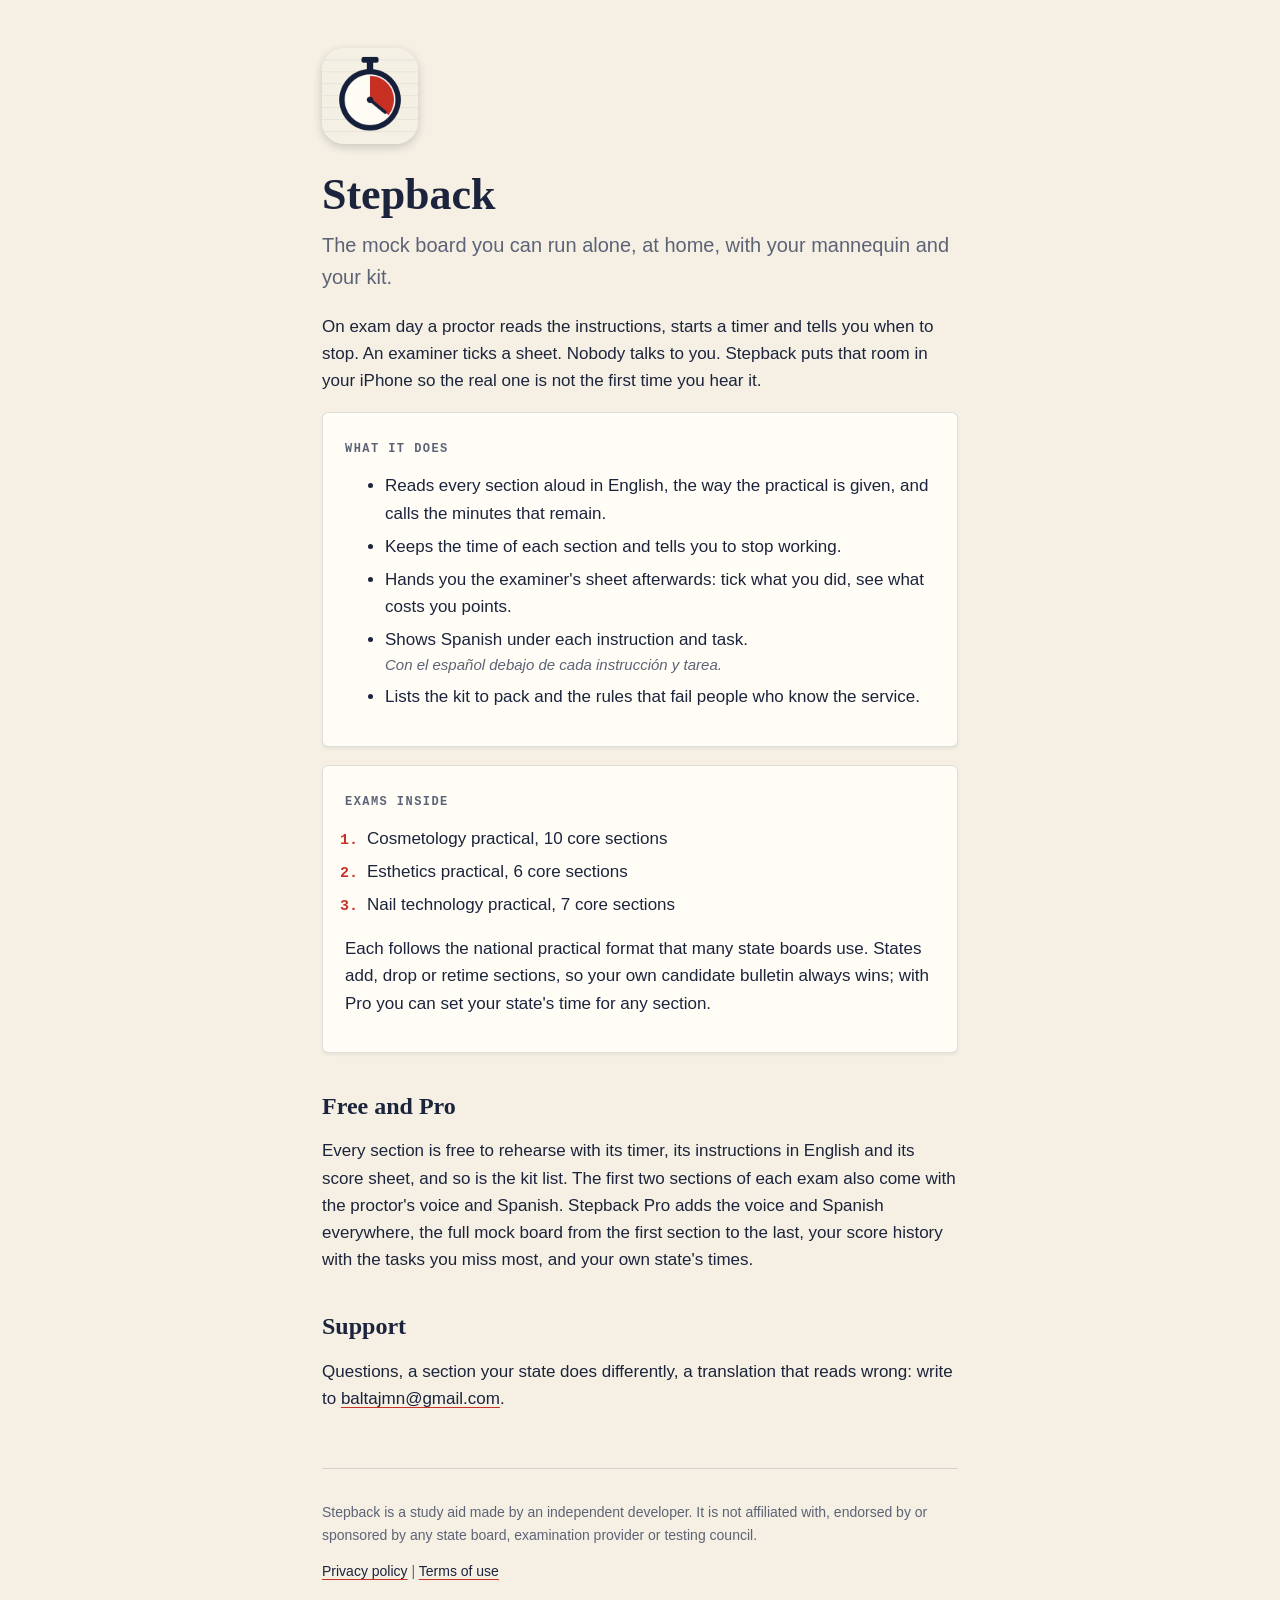
==== index.html @ b7b8744b "Web: landing and privacy policy of Stepback Co-Authored-By: Claude Fable 5.2 <noreply@anthropic.com>" ====
<!doctype html>
<html lang="en">
<head>
<meta charset="utf-8">
<meta name="viewport" content="width=device-width, initial-scale=1">
<title>Stepback: rehearse your state board practical exam</title>
<meta name="description" content="Stepback is an iPhone app that plays the proctor for your cosmetology, esthetics or nail technology practical exam: it reads each section aloud, keeps the time and gives you the score sheet. In English with Spanish.">
<link rel="icon" href="icon.png">
<link rel="stylesheet" href="style.css">
</head>
<body>
<main>
<img class="icon" src="icon.png" alt="Stepback app icon: a stopwatch on a score sheet">
<h1>Stepback</h1>
<p class="lead">The mock board you can run alone, at home, with your mannequin and your kit.</p>

<p>On exam day a proctor reads the instructions, starts a timer and tells you when to stop. An examiner ticks a sheet. Nobody talks to you. Stepback puts that room in your iPhone so the real one is not the first time you hear it.</p>

<div class="sheet">
<p class="label">What it does</p>
<ul>
<li>Reads every section aloud in English, the way the practical is given, and calls the minutes that remain.</li>
<li>Keeps the time of each section and tells you to stop working.</li>
<li>Hands you the examiner's sheet afterwards: tick what you did, see what costs you points.</li>
<li>Shows Spanish under each instruction and task. <em class="es">Con el español debajo de cada instrucción y tarea.</em></li>
<li>Lists the kit to pack and the rules that fail people who know the service.</li>
</ul>
</div>

<div class="sheet">
<p class="label">Exams inside</p>
<ol class="sections">
<li>Cosmetology practical, 10 core sections</li>
<li>Esthetics practical, 6 core sections</li>
<li>Nail technology practical, 7 core sections</li>
</ol>
<p>Each follows the national practical format that many state boards use. States add, drop or retime sections, so your own candidate bulletin always wins; with Pro you can set your state's time for any section.</p>
</div>

<h2>Free and Pro</h2>
<p>Every section is free to rehearse with its timer, its instructions in English and its score sheet, and so is the kit list. The first two sections of each exam also come with the proctor's voice and Spanish. Stepback Pro adds the voice and Spanish everywhere, the full mock board from the first section to the last, your score history with the tasks you miss most, and your own state's times.</p>

<h2>Support</h2>
<p>Questions, a section your state does differently, a translation that reads wrong: write to <a href="mailto:baltajmn@gmail.com?subject=Stepback">baltajmn@gmail.com</a>.</p>

<footer>
<p>Stepback is a study aid made by an independent developer. It is not affiliated with, endorsed by or sponsored by any state board, examination provider or testing council.</p>
<p><a href="privacy/">Privacy policy</a> | <a href="https://www.apple.com/legal/internet-services/itunes/dev/stdeula/">Terms of use</a></p>
</footer>
</main>
</body>
</html>
---- style.css ----
:root { --paper: #f5f0e3; --sheet: #fffdf5; --ink: #1c243d; --soft: #5d6377; --red: #c73329; --rule: #1c243d24; }
* { box-sizing: border-box; }
body { margin: 0; background: var(--paper); color: var(--ink); font: 17px/1.6 -apple-system, "Helvetica Neue", Arial, sans-serif; }
main { max-width: 680px; margin: 0 auto; padding: 48px 22px 80px; }
h1, h2 { font-family: "New York", "Iowan Old Style", Georgia, serif; line-height: 1.15; }
h1 { font-size: 44px; margin: 18px 0 8px; }
h2 { font-size: 24px; margin: 40px 0 8px; }
p.lead { font-size: 20px; color: var(--soft); margin-top: 0; }
.label { font: 600 12px/1 ui-monospace, Menlo, monospace; letter-spacing: .12em; text-transform: uppercase; color: var(--soft); }
.sheet { background: var(--sheet); border: 1px solid var(--rule); border-radius: 6px; padding: 18px 22px; margin: 18px 0; box-shadow: 0 2px 3px #1c243d0f; }
.sheet li { margin: 6px 0; }
ol.sections { padding-left: 22px; }
ol.sections li::marker { color: var(--red); font: 700 15px ui-monospace, Menlo, monospace; }
a { color: var(--ink); text-decoration-color: var(--red); text-underline-offset: 3px; }
img.icon { width: 96px; height: 96px; border-radius: 22px; box-shadow: 0 3px 10px #1c243d33; }
footer { margin-top: 56px; padding-top: 18px; border-top: 1px solid var(--rule); font-size: 14px; color: var(--soft); }
em.es { color: var(--soft); display: block; font-size: 15px; }
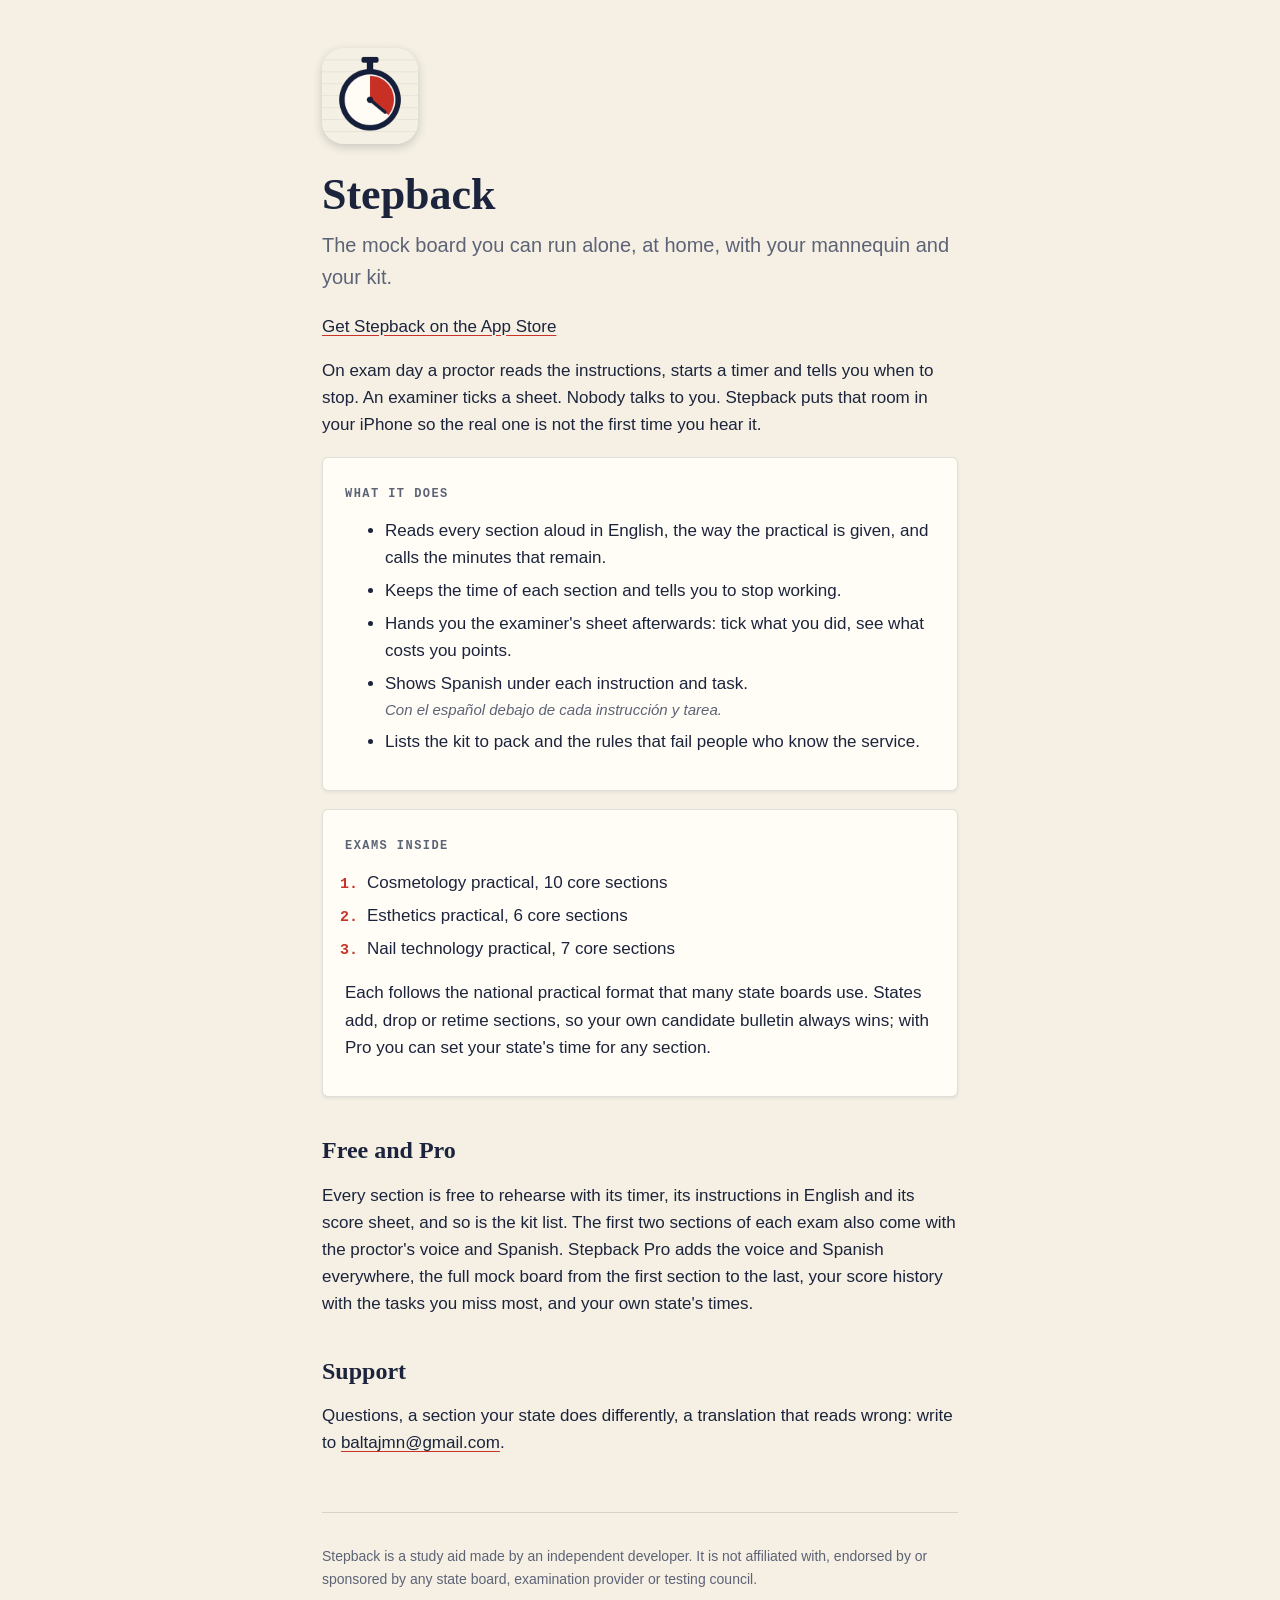
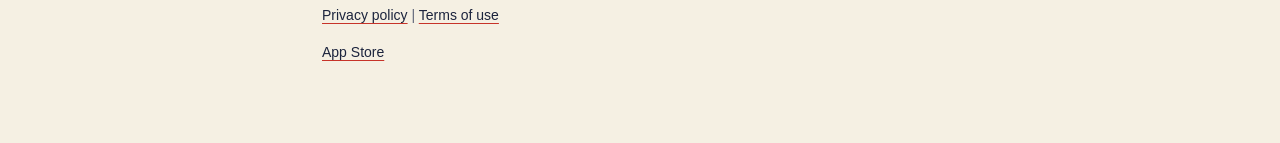
==== commit 8c7cb25d: "Home: App Store link with campaign, sitemap, robots and IndexNow key The page had no way to install " ====
--- a/index.html
+++ b/index.html
@@ -4,6 +4,7 @@
 <meta charset="utf-8">
 <meta name="viewport" content="width=device-width, initial-scale=1">
 <title>Stepback: rehearse your state board practical exam</title>
+<link rel="canonical" href="https://stepback.baltajmn.dev/">
 <meta name="description" content="Stepback is an iPhone app that plays the proctor for your cosmetology, esthetics or nail technology practical exam: it reads each section aloud, keeps the time and gives you the score sheet. In English with Spanish.">
 <link rel="icon" href="icon.png">
 <link rel="stylesheet" href="style.css">
@@ -13,6 +14,7 @@
 <img class="icon" src="icon.png" alt="Stepback app icon: a stopwatch on a score sheet">
 <h1>Stepback</h1>
 <p class="lead">The mock board you can run alone, at home, with your mannequin and your kit.</p>
+<p><a href="https://apps.apple.com/app/apple-store/id6836683872?pt=129564006&amp;ct=web-home&amp;mt=8">Get Stepback on the App Store</a></p>
 
 <p>On exam day a proctor reads the instructions, starts a timer and tells you when to stop. An examiner ticks a sheet. Nobody talks to you. Stepback puts that room in your iPhone so the real one is not the first time you hear it.</p>
 
@@ -46,7 +48,7 @@
 <footer>
 <p>Stepback is a study aid made by an independent developer. It is not affiliated with, endorsed by or sponsored by any state board, examination provider or testing council.</p>
 <p><a href="privacy/">Privacy policy</a> | <a href="https://www.apple.com/legal/internet-services/itunes/dev/stdeula/">Terms of use</a></p>
-</footer>
+ <a href="https://apps.apple.com/app/apple-store/id6836683872?pt=129564006&amp;ct=web-home&amp;mt=8">App Store</a></footer>
 </main>
 </body>
 </html>
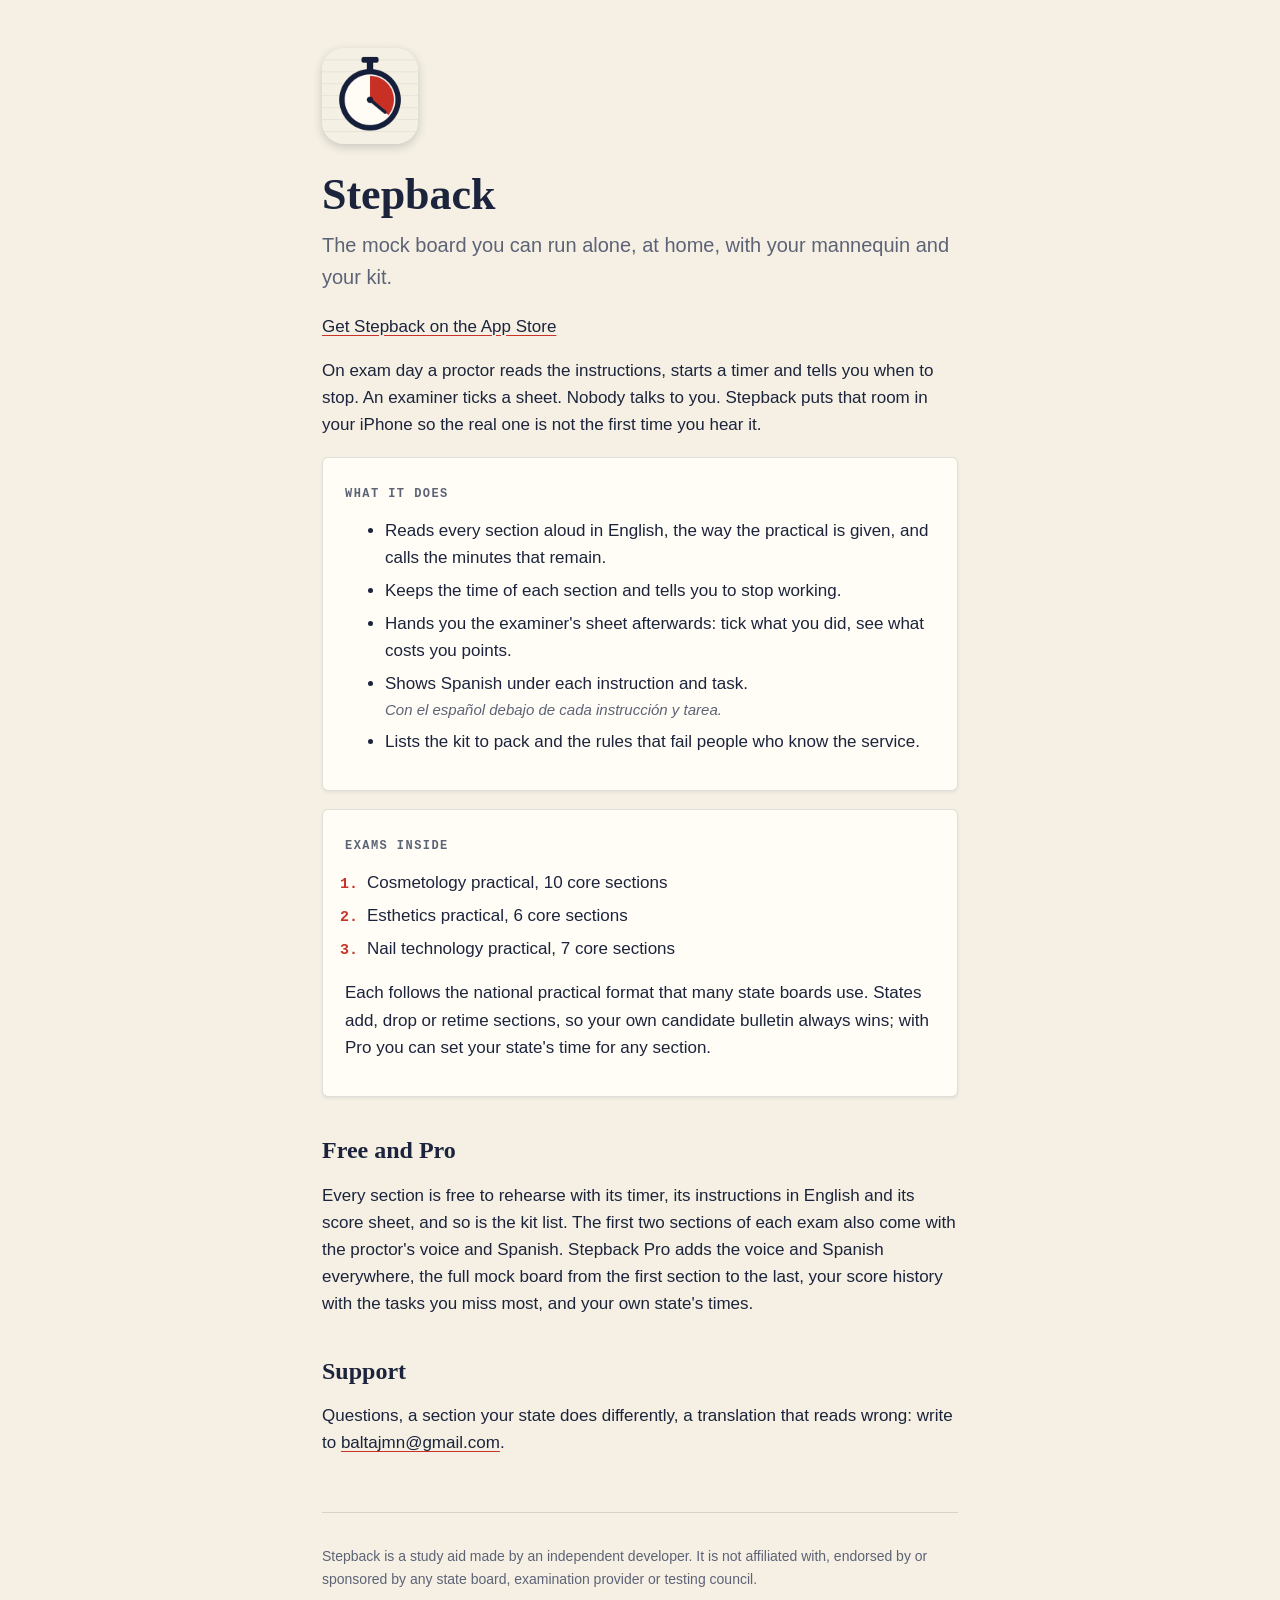
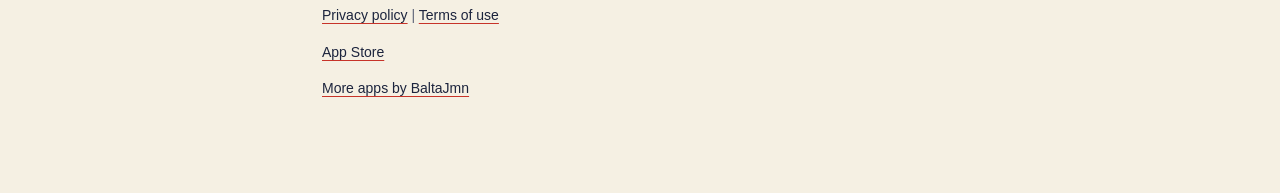
==== commit 17fb372a: "Footer link to all apps at baltajmn.dev Co-Authored-By: Claude Opus 5.5 <noreply@anthropic.com>" ====
--- a/index.html
+++ b/index.html
@@ -48,7 +48,8 @@
 <footer>
 <p>Stepback is a study aid made by an independent developer. It is not affiliated with, endorsed by or sponsored by any state board, examination provider or testing council.</p>
 <p><a href="privacy/">Privacy policy</a> | <a href="https://www.apple.com/legal/internet-services/itunes/dev/stdeula/">Terms of use</a></p>
- <a href="https://apps.apple.com/app/apple-store/id6836683872?pt=129564006&amp;ct=web-home&amp;mt=8">App Store</a></footer>
+ <a href="https://apps.apple.com/app/apple-store/id6836683872?pt=129564006&amp;ct=web-home&amp;mt=8">App Store</a><p><a href="https://baltajmn.dev/">More apps by BaltaJmn</a></p>
+</footer>
 </main>
 </body>
 </html>
